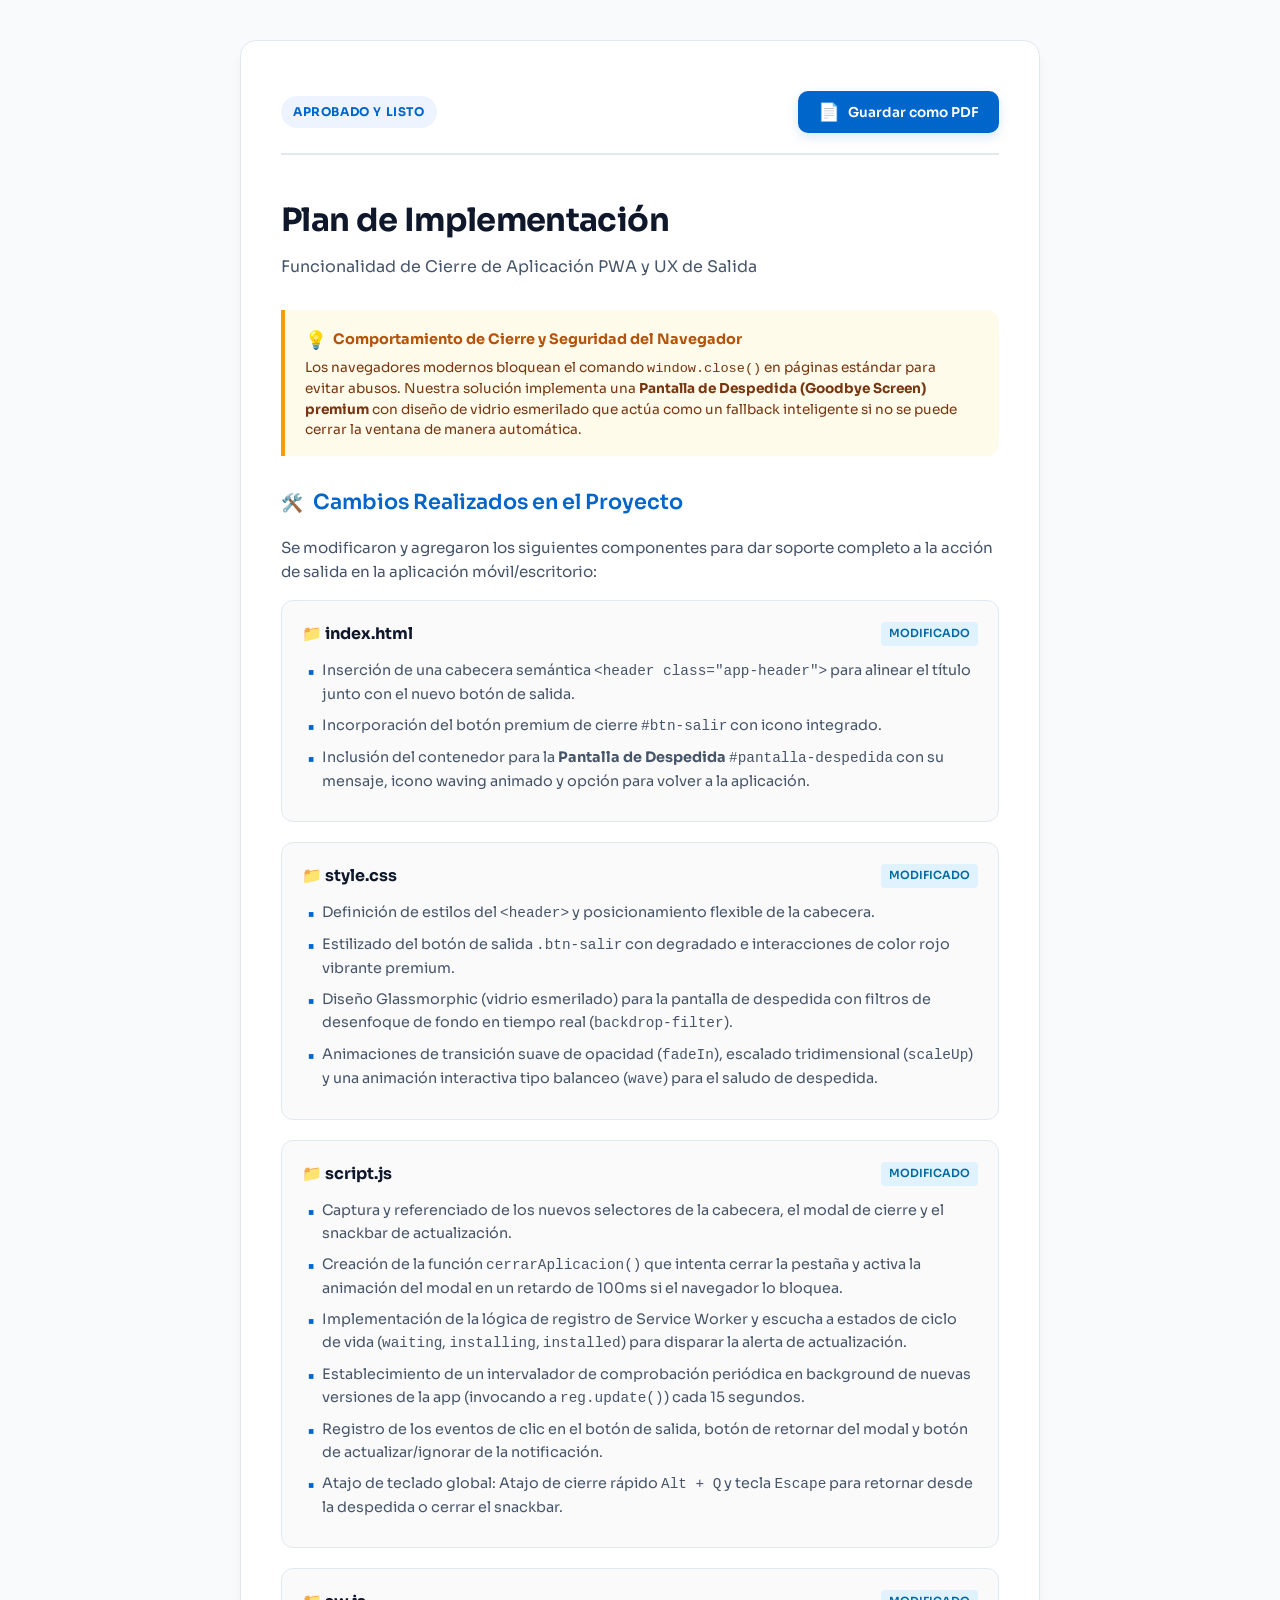
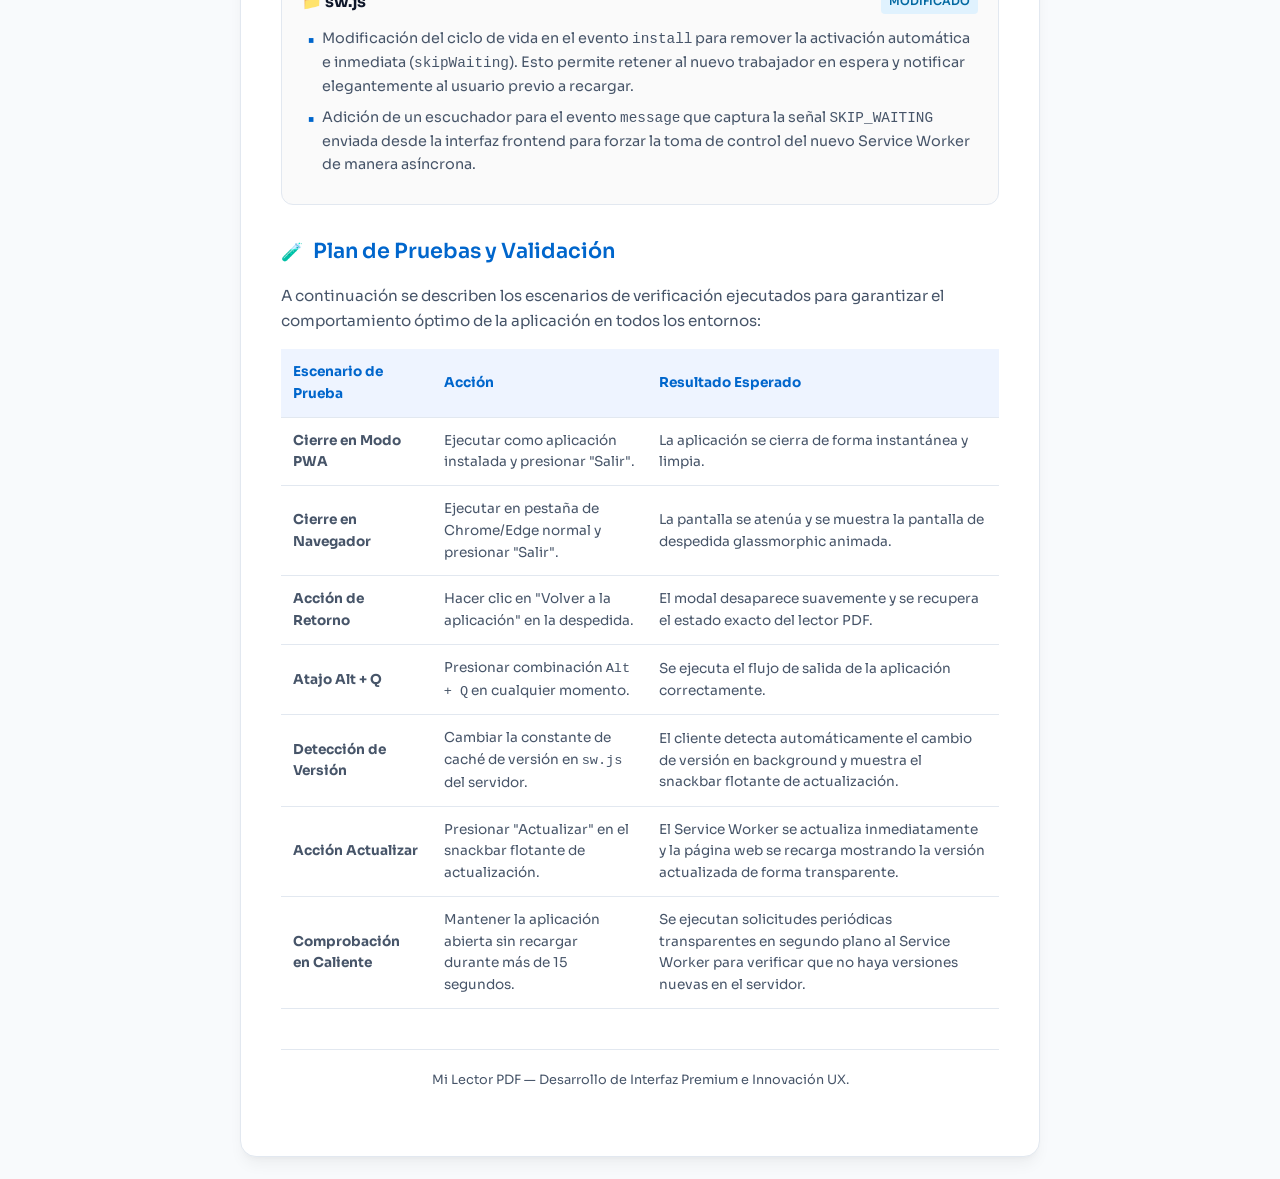
==== mi-lector-pdf/plan-implementacion.html @ 57ac3860 "Add files via upload" ====
<!DOCTYPE html>
<html lang="es">
<head>
    <meta charset="UTF-8">
    <meta name="viewport" content="width=device-width, initial-scale=1.0">
    <title>Plan de Implementación - Mi Lector PDF</title>
    <link href="https://fonts.googleapis.com/css2?family=Sora:wght@300;400;500;600;700&display=swap" rel="stylesheet">
    <style>
        :root {
            --azul: #0066cc;
            --azul-hover: #0052a3;
            --azul-claro: #eef4ff;
            --texto-principal: #0f172a;
            --texto-secundario: #475569;
            --borde: #e2e8f0;
            --fondo-carta: #ffffff;
            --rojo-premium: #ef4444;
            --sombra: 0 10px 15px -3px rgba(0, 0, 0, 0.05), 0 4px 6px -4px rgba(0, 0, 0, 0.05);
        }

        * {
            box-sizing: border-box;
            margin: 0;
            padding: 0;
        }

        body {
            font-family: 'Sora', sans-serif;
            background-color: #f8fafc;
            color: var(--texto-principal);
            line-height: 1.6;
            padding: 40px 20px;
        }

        .documento-container {
            max-width: 800px;
            margin: 0 auto;
            background: var(--fondo-carta);
            border-radius: 16px;
            box-shadow: var(--sombra);
            border: 1px solid var(--borde);
            padding: 50px 40px;
            position: relative;
        }

        /* ── Barra de Acción Superior ── */
        .barra-accion {
            display: flex;
            justify-content: space-between;
            align-items: center;
            margin-bottom: 40px;
            border-bottom: 2px solid var(--borde);
            padding-bottom: 20px;
        }

        .badge {
            background-color: var(--azul-claro);
            color: var(--azul);
            font-size: 0.75rem;
            font-weight: 700;
            padding: 6px 12px;
            border-radius: 20px;
            text-transform: uppercase;
            letter-spacing: 0.05em;
        }

        .btn-imprimir {
            background-color: var(--azul);
            color: white;
            border: none;
            padding: 10px 20px;
            border-radius: 10px;
            font-family: 'Sora', sans-serif;
            font-size: 0.85rem;
            font-weight: 600;
            cursor: pointer;
            display: flex;
            align-items: center;
            gap: 8px;
            transition: all 0.2s ease;
            box-shadow: 0 4px 12px rgba(0, 102, 204, 0.15);
        }

        .btn-imprimir:hover {
            background-color: var(--azul-hover);
            transform: translateY(-1px);
            box-shadow: 0 6px 16px rgba(0, 102, 204, 0.25);
        }

        .btn-imprimir:active {
            transform: translateY(0);
        }

        /* ── Tipografía y Secciones ── */
        h1 {
            font-size: 2rem;
            font-weight: 700;
            color: var(--texto-principal);
            letter-spacing: -0.02em;
            margin-bottom: 8px;
        }

        .subtitulo-doc {
            font-size: 1rem;
            color: var(--texto-secundario);
            margin-bottom: 30px;
        }

        h2 {
            font-size: 1.3rem;
            font-weight: 600;
            color: var(--azul);
            margin-top: 30px;
            margin-bottom: 16px;
            display: flex;
            align-items: center;
            gap: 10px;
        }

        p {
            color: var(--texto-secundario);
            margin-bottom: 16px;
            font-size: 0.95rem;
        }

        /* ── Alertas Premium ── */
        .alerta-premium {
            background-color: #fffbeb;
            border-left: 4px solid #f59e0b;
            padding: 16px 20px;
            border-radius: 0 12px 12px 0;
            margin-bottom: 24px;
        }

        .alerta-premium-titulo {
            font-weight: 700;
            color: #b45309;
            font-size: 0.9rem;
            margin-bottom: 4px;
            display: flex;
            align-items: center;
            gap: 6px;
        }

        .alerta-premium-cuerpo {
            font-size: 0.85rem;
            color: #78350f;
            line-height: 1.5;
        }

        /* ── Componentes de los Cambios ── */
        .componente-bloque {
            border: 1px solid var(--borde);
            border-radius: 12px;
            padding: 20px;
            margin-bottom: 20px;
            background: #fafafa;
        }

        .componente-nombre {
            font-size: 1rem;
            font-weight: 700;
            color: var(--texto-principal);
            margin-bottom: 12px;
            display: flex;
            align-items: center;
            justify-content: space-between;
        }

        .modificacion-tipo {
            font-size: 0.7rem;
            font-weight: 600;
            padding: 3px 8px;
            border-radius: 4px;
            text-transform: uppercase;
        }

        .modificacion-tipo.modificar {
            background-color: #e0f2fe;
            color: #0369a1;
        }

        .modificacion-tipo.nuevo {
            background-color: #dcfce7;
            color: #15803d;
        }

        .lista-detalles {
            list-style-type: none;
        }

        .lista-detalles li {
            position: relative;
            padding-left: 20px;
            margin-bottom: 8px;
            font-size: 0.9rem;
            color: var(--texto-secundario);
        }

        .lista-detalles li::before {
            content: "•";
            color: var(--azul);
            font-size: 1.2rem;
            position: absolute;
            left: 5px;
            top: -2px;
        }

        /* ── Tabla de Verificación ── */
        table {
            width: 100%;
            border-collapse: collapse;
            margin-top: 16px;
            margin-bottom: 24px;
        }

        th, td {
            text-align: left;
            padding: 12px;
            border-bottom: 1px solid var(--borde);
            font-size: 0.85rem;
        }

        th {
            background-color: var(--azul-claro);
            color: var(--azul);
            font-weight: 700;
        }

        td {
            color: var(--texto-secundario);
        }

        .icono {
            font-size: 1.1rem;
        }

        /* ── Directiva de Impresión PDF ── */
        @media print {
            body {
                background-color: #ffffff;
                padding: 0;
            }

            .documento-container {
                box-shadow: none;
                border: none;
                padding: 0;
                max-width: 100%;
            }

            .barra-accion, .btn-imprimir {
                display: none !important; /* Ocultar botones en impresión */
            }

            h1 {
                font-size: 24pt;
                margin-top: 0;
            }

            h2 {
                page-break-after: avoid; /* Evitar que queden títulos huérfanos */
            }

            .componente-bloque {
                page-break-inside: avoid; /* Evitar romper bloques de cambio */
                background: #ffffff;
                border-color: #cbd5e1;
            }
        }
    </style>
</head>
<body>

    <div class="documento-container">
        <!-- Barra de Acción -->
        <div class="barra-accion">
            <span class="badge">Aprobado y Listo</span>
            <button class="btn-imprimir" onclick="window.print()">
                <span class="icono">📄</span> Guardar como PDF
            </button>
        </div>

        <!-- Título -->
        <h1>Plan de Implementación</h1>
        <p class="subtitulo-doc">Funcionalidad de Cierre de Aplicación PWA y UX de Salida</p>

        <!-- Contexto / Alerta -->
        <div class="alerta-premium">
            <div class="alerta-premium-titulo">
                <span class="icono">💡</span> Comportamiento de Cierre y Seguridad del Navegador
            </div>
            <div class="alerta-premium-cuerpo">
                Los navegadores modernos bloquean el comando <code>window.close()</code> en páginas estándar para evitar abusos. Nuestra solución implementa una <strong>Pantalla de Despedida (Goodbye Screen) premium</strong> con diseño de vidrio esmerilado que actúa como un fallback inteligente si no se puede cerrar la ventana de manera automática.
            </div>
        </div>

        <!-- Sección 1 -->
        <h2><span class="icono">🛠️</span> Cambios Realizados en el Proyecto</h2>
        <p>Se modificaron y agregaron los siguientes componentes para dar soporte completo a la acción de salida en la aplicación móvil/escritorio:</p>

        <!-- Bloque 1: index.html -->
        <div class="componente-bloque">
            <div class="componente-nombre">
                <span>📁 index.html</span>
                <span class="modificacion-tipo modificar">Modificado</span>
            </div>
            <ul class="lista-detalles">
                <li>Inserción de una cabecera semántica <code>&lt;header class="app-header"&gt;</code> para alinear el título junto con el nuevo botón de salida.</li>
                <li>Incorporación del botón premium de cierre <code>#btn-salir</code> con icono integrado.</li>
                <li>Inclusión del contenedor para la <strong>Pantalla de Despedida</strong> <code>#pantalla-despedida</code> con su mensaje, icono waving animado y opción para volver a la aplicación.</li>
            </ul>
        </div>

        <!-- Bloque 2: style.css -->
        <div class="componente-bloque">
            <div class="componente-nombre">
                <span>📁 style.css</span>
                <span class="modificacion-tipo modificar">Modificado</span>
            </div>
            <ul class="lista-detalles">
                <li>Definición de estilos del <code>&lt;header&gt;</code> y posicionamiento flexible de la cabecera.</li>
                <li>Estilizado del botón de salida <code>.btn-salir</code> con degradado e interacciones de color rojo vibrante premium.</li>
                <li>Diseño Glassmorphic (vidrio esmerilado) para la pantalla de despedida con filtros de desenfoque de fondo en tiempo real (<code>backdrop-filter</code>).</li>
                <li>Animaciones de transición suave de opacidad (<code>fadeIn</code>), escalado tridimensional (<code>scaleUp</code>) y una animación interactiva tipo balanceo (<code>wave</code>) para el saludo de despedida.</li>
            </ul>
        </div>

        <!-- Bloque 3: script.js -->
        <div class="componente-bloque">
            <div class="componente-nombre">
                <span>📁 script.js</span>
                <span class="modificacion-tipo modificar">Modificado</span>
            </div>
            <ul class="lista-detalles">
                <li>Captura y referenciado de los nuevos selectores de la cabecera, el modal de cierre y el snackbar de actualización.</li>
                <li>Creación de la función <code>cerrarAplicacion()</code> que intenta cerrar la pestaña y activa la animación del modal en un retardo de 100ms si el navegador lo bloquea.</li>
                <li>Implementación de la lógica de registro de Service Worker y escucha a estados de ciclo de vida (<code>waiting</code>, <code>installing</code>, <code>installed</code>) para disparar la alerta de actualización.</li>
                <li>Establecimiento de un intervalador de comprobación periódica en background de nuevas versiones de la app (invocando a <code>reg.update()</code>) cada 15 segundos.</li>
                <li>Registro de los eventos de clic en el botón de salida, botón de retornar del modal y botón de actualizar/ignorar de la notificación.</li>
                <li>Atajo de teclado global: Atajo de cierre rápido <code>Alt + Q</code> y tecla <code>Escape</code> para retornar desde la despedida o cerrar el snackbar.</li>
            </ul>
        </div>

        <!-- Bloque 4: sw.js -->
        <div class="componente-bloque">
            <div class="componente-nombre">
                <span>📁 sw.js</span>
                <span class="modificacion-tipo modificar">Modificado</span>
            </div>
            <ul class="lista-detalles">
                <li>Modificación del ciclo de vida en el evento <code>install</code> para remover la activación automática e inmediata (<code>skipWaiting</code>). Esto permite retener al nuevo trabajador en espera y notificar elegantemente al usuario previo a recargar.</li>
                <li>Adición de un escuchador para el evento <code>message</code> que captura la señal <code>SKIP_WAITING</code> enviada desde la interfaz frontend para forzar la toma de control del nuevo Service Worker de manera asíncrona.</li>
            </ul>
        </div>

        <!-- Sección 2 -->
        <h2><span class="icono">🧪</span> Plan de Pruebas y Validación</h2>
        <p>A continuación se describen los escenarios de verificación ejecutados para garantizar el comportamiento óptimo de la aplicación en todos los entornos:</p>

        <table>
            <thead>
                <tr>
                    <th>Escenario de Prueba</th>
                    <th>Acción</th>
                    <th>Resultado Esperado</th>
                </tr>
            </thead>
            <tbody>
                <tr>
                    <td><strong>Cierre en Modo PWA</strong></td>
                    <td>Ejecutar como aplicación instalada y presionar "Salir".</td>
                    <td>La aplicación se cierra de forma instantánea y limpia.</td>
                </tr>
                <tr>
                    <td><strong>Cierre en Navegador</strong></td>
                    <td>Ejecutar en pestaña de Chrome/Edge normal y presionar "Salir".</td>
                    <td>La pantalla se atenúa y se muestra la pantalla de despedida glassmorphic animada.</td>
                </tr>
                <tr>
                    <td><strong>Acción de Retorno</strong></td>
                    <td>Hacer clic en "Volver a la aplicación" en la despedida.</td>
                    <td>El modal desaparece suavemente y se recupera el estado exacto del lector PDF.</td>
                </tr>
                <tr>
                    <td><strong>Atajo Alt + Q</strong></td>
                    <td>Presionar combinación <code>Alt + Q</code> en cualquier momento.</td>
                    <td>Se ejecuta el flujo de salida de la aplicación correctamente.</td>
                </tr>
                <tr>
                    <td><strong>Detección de Versión</strong></td>
                    <td>Cambiar la constante de caché de versión en <code>sw.js</code> del servidor.</td>
                    <td>El cliente detecta automáticamente el cambio de versión en background y muestra el snackbar flotante de actualización.</td>
                </tr>
                <tr>
                    <td><strong>Acción Actualizar</strong></td>
                    <td>Presionar "Actualizar" en el snackbar flotante de actualización.</td>
                    <td>El Service Worker se actualiza inmediatamente y la página web se recarga mostrando la versión actualizada de forma transparente.</td>
                </tr>
                <tr>
                    <td><strong>Comprobación en Caliente</strong></td>
                    <td>Mantener la aplicación abierta sin recargar durante más de 15 segundos.</td>
                    <td>Se ejecutan solicitudes periódicas transparentes en segundo plano al Service Worker para verificar que no haya versiones nuevas en el servidor.</td>
                </tr>
            </tbody>
        </table>
        
        <p style="text-align: center; font-size: 0.8rem; margin-top: 40px; border-top: 1px solid var(--borde); padding-top: 20px; color: var(--texto-secundario);">
            Mi Lector PDF — Desarrollo de Interfaz Premium e Innovación UX.
        </p>
    </div>

</body>
</html>
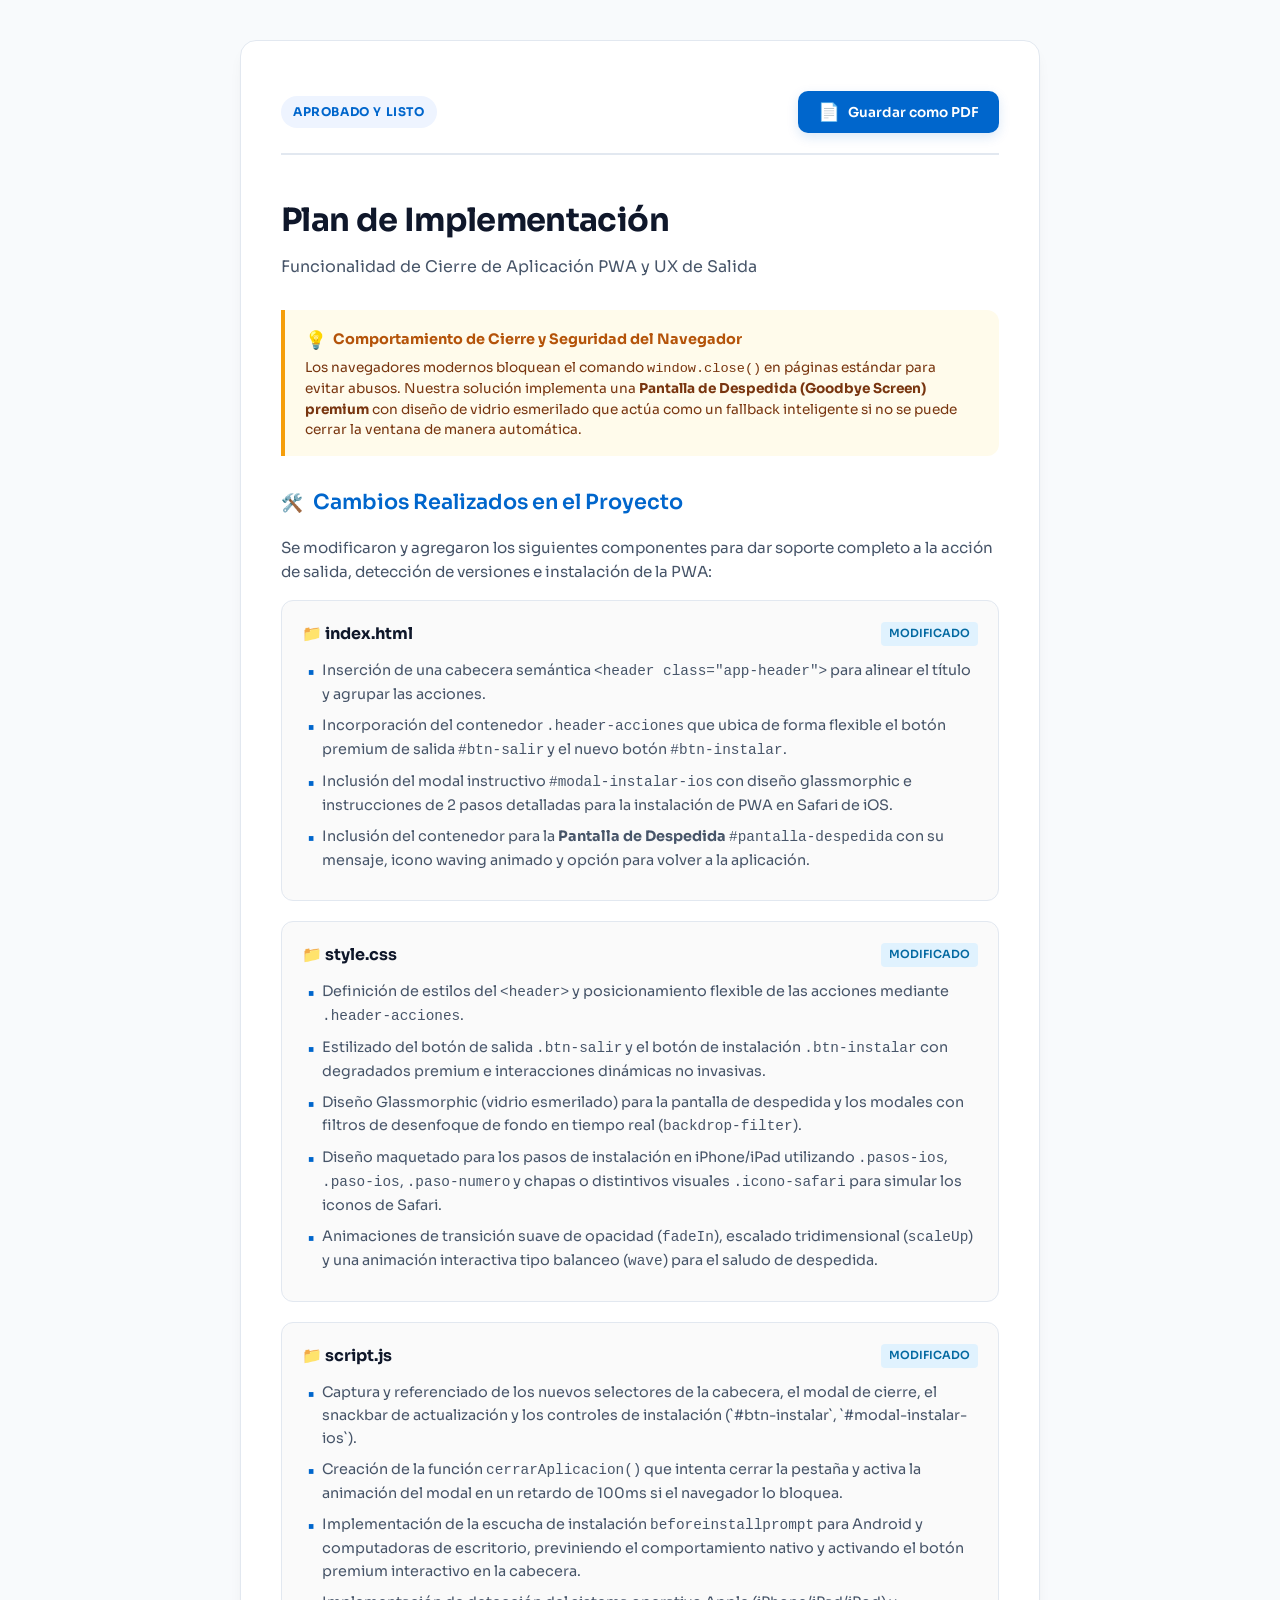
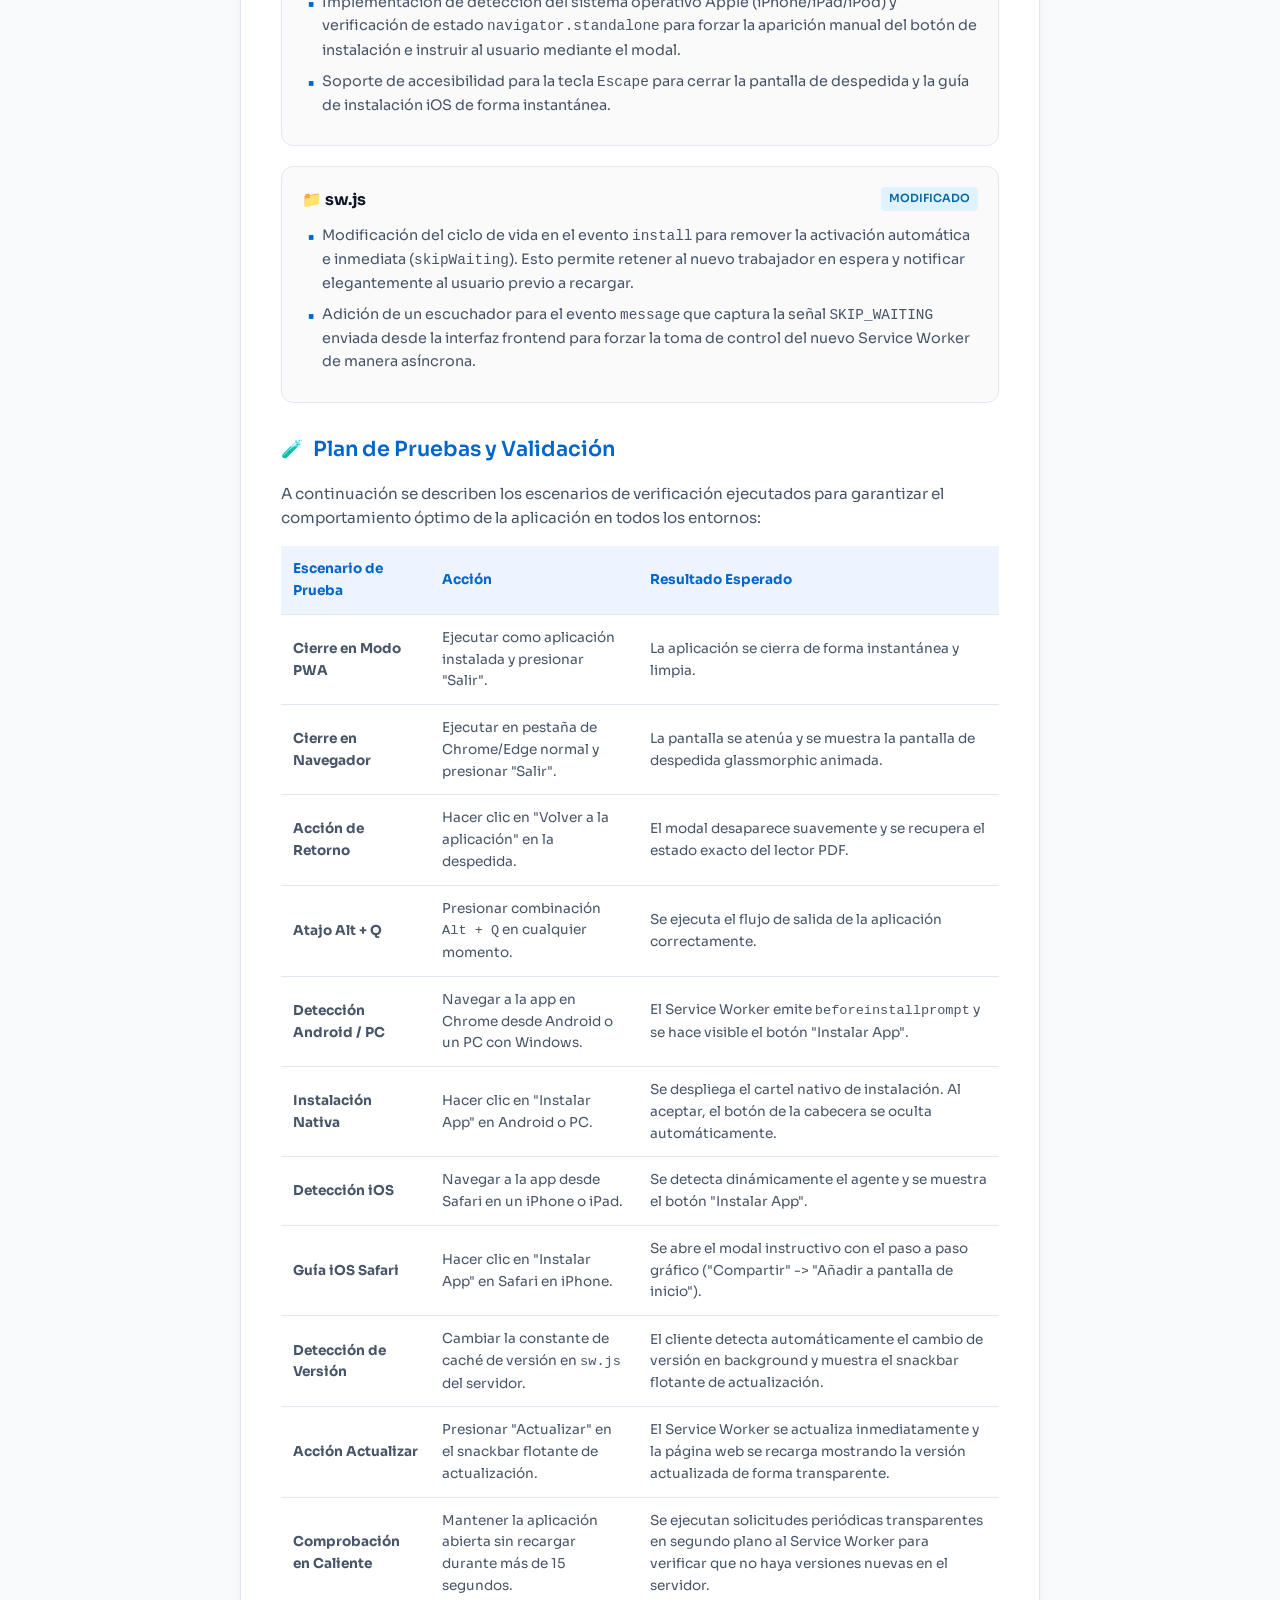
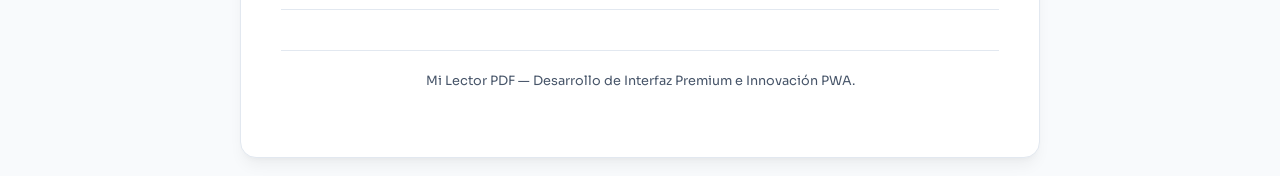
==== commit b43b4f78: "Add files via upload" ====
--- a/mi-lector-pdf/plan-implementacion.html
+++ b/mi-lector-pdf/plan-implementacion.html
@@ -297,7 +297,7 @@
 
         <!-- Sección 1 -->
         <h2><span class="icono">🛠️</span> Cambios Realizados en el Proyecto</h2>
-        <p>Se modificaron y agregaron los siguientes componentes para dar soporte completo a la acción de salida en la aplicación móvil/escritorio:</p>
+        <p>Se modificaron y agregaron los siguientes componentes para dar soporte completo a la acción de salida, detección de versiones e instalación de la PWA:</p>
 
         <!-- Bloque 1: index.html -->
         <div class="componente-bloque">
@@ -306,8 +306,9 @@
                 <span class="modificacion-tipo modificar">Modificado</span>
             </div>
             <ul class="lista-detalles">
-                <li>Inserción de una cabecera semántica <code>&lt;header class="app-header"&gt;</code> para alinear el título junto con el nuevo botón de salida.</li>
-                <li>Incorporación del botón premium de cierre <code>#btn-salir</code> con icono integrado.</li>
+                <li>Inserción de una cabecera semántica <code>&lt;header class="app-header"&gt;</code> para alinear el título y agrupar las acciones.</li>
+                <li>Incorporación del contenedor <code>.header-acciones</code> que ubica de forma flexible el botón premium de salida <code>#btn-salir</code> y el nuevo botón <code>#btn-instalar</code>.</li>
+                <li>Inclusión del modal instructivo <code>#modal-instalar-ios</code> con diseño glassmorphic e instrucciones de 2 pasos detalladas para la instalación de PWA en Safari de iOS.</li>
                 <li>Inclusión del contenedor para la <strong>Pantalla de Despedida</strong> <code>#pantalla-despedida</code> con su mensaje, icono waving animado y opción para volver a la aplicación.</li>
             </ul>
         </div>
@@ -319,9 +320,10 @@
                 <span class="modificacion-tipo modificar">Modificado</span>
             </div>
             <ul class="lista-detalles">
-                <li>Definición de estilos del <code>&lt;header&gt;</code> y posicionamiento flexible de la cabecera.</li>
-                <li>Estilizado del botón de salida <code>.btn-salir</code> con degradado e interacciones de color rojo vibrante premium.</li>
-                <li>Diseño Glassmorphic (vidrio esmerilado) para la pantalla de despedida con filtros de desenfoque de fondo en tiempo real (<code>backdrop-filter</code>).</li>
+                <li>Definición de estilos del <code>&lt;header&gt;</code> y posicionamiento flexible de las acciones mediante <code>.header-acciones</code>.</li>
+                <li>Estilizado del botón de salida <code>.btn-salir</code> y el botón de instalación <code>.btn-instalar</code> con degradados premium e interacciones dinámicas no invasivas.</li>
+                <li>Diseño Glassmorphic (vidrio esmerilado) para la pantalla de despedida y los modales con filtros de desenfoque de fondo en tiempo real (<code>backdrop-filter</code>).</li>
+                <li>Diseño maquetado para los pasos de instalación en iPhone/iPad utilizando <code>.pasos-ios</code>, <code>.paso-ios</code>, <code>.paso-numero</code> y chapas o distintivos visuales <code>.icono-safari</code> para simular los iconos de Safari.</li>
                 <li>Animaciones de transición suave de opacidad (<code>fadeIn</code>), escalado tridimensional (<code>scaleUp</code>) y una animación interactiva tipo balanceo (<code>wave</code>) para el saludo de despedida.</li>
             </ul>
         </div>
@@ -333,12 +335,11 @@
                 <span class="modificacion-tipo modificar">Modificado</span>
             </div>
             <ul class="lista-detalles">
-                <li>Captura y referenciado de los nuevos selectores de la cabecera, el modal de cierre y el snackbar de actualización.</li>
+                <li>Captura y referenciado de los nuevos selectores de la cabecera, el modal de cierre, el snackbar de actualización y los controles de instalación (`#btn-instalar`, `#modal-instalar-ios`).</li>
                 <li>Creación de la función <code>cerrarAplicacion()</code> que intenta cerrar la pestaña y activa la animación del modal en un retardo de 100ms si el navegador lo bloquea.</li>
-                <li>Implementación de la lógica de registro de Service Worker y escucha a estados de ciclo de vida (<code>waiting</code>, <code>installing</code>, <code>installed</code>) para disparar la alerta de actualización.</li>
-                <li>Establecimiento de un intervalador de comprobación periódica en background de nuevas versiones de la app (invocando a <code>reg.update()</code>) cada 15 segundos.</li>
-                <li>Registro de los eventos de clic en el botón de salida, botón de retornar del modal y botón de actualizar/ignorar de la notificación.</li>
-                <li>Atajo de teclado global: Atajo de cierre rápido <code>Alt + Q</code> y tecla <code>Escape</code> para retornar desde la despedida o cerrar el snackbar.</li>
+                <li>Implementación de la escucha de instalación <code>beforeinstallprompt</code> para Android y computadoras de escritorio, previniendo el comportamiento nativo y activando el botón premium interactivo en la cabecera.</li>
+                <li>Implementación de detección del sistema operativo Apple (iPhone/iPad/iPod) y verificación de estado <code>navigator.standalone</code> para forzar la aparición manual del botón de instalación e instruir al usuario mediante el modal.</li>
+                <li>Soporte de accesibilidad para la tecla <code>Escape</code> para cerrar la pantalla de despedida y la guía de instalación iOS de forma instantánea.</li>
             </ul>
         </div>
 
@@ -388,6 +389,26 @@
                     <td>Se ejecuta el flujo de salida de la aplicación correctamente.</td>
                 </tr>
                 <tr>
+                    <td><strong>Detección Android / PC</strong></td>
+                    <td>Navegar a la app en Chrome desde Android o un PC con Windows.</td>
+                    <td>El Service Worker emite <code>beforeinstallprompt</code> y se hace visible el botón "Instalar App".</td>
+                </tr>
+                <tr>
+                    <td><strong>Instalación Nativa</strong></td>
+                    <td>Hacer clic en "Instalar App" en Android o PC.</td>
+                    <td>Se despliega el cartel nativo de instalación. Al aceptar, el botón de la cabecera se oculta automáticamente.</td>
+                </tr>
+                <tr>
+                    <td><strong>Detección iOS</strong></td>
+                    <td>Navegar a la app desde Safari en un iPhone o iPad.</td>
+                    <td>Se detecta dinámicamente el agente y se muestra el botón "Instalar App".</td>
+                </tr>
+                <tr>
+                    <td><strong>Guía iOS Safari</strong></td>
+                    <td>Hacer clic en "Instalar App" en Safari en iPhone.</td>
+                    <td>Se abre el modal instructivo con el paso a paso gráfico ("Compartir" -> "Añadir a pantalla de inicio").</td>
+                </tr>
+                <tr>
                     <td><strong>Detección de Versión</strong></td>
                     <td>Cambiar la constante de caché de versión en <code>sw.js</code> del servidor.</td>
                     <td>El cliente detecta automáticamente el cambio de versión en background y muestra el snackbar flotante de actualización.</td>
@@ -406,7 +427,7 @@
         </table>
         
         <p style="text-align: center; font-size: 0.8rem; margin-top: 40px; border-top: 1px solid var(--borde); padding-top: 20px; color: var(--texto-secundario);">
-            Mi Lector PDF — Desarrollo de Interfaz Premium e Innovación UX.
+            Mi Lector PDF — Desarrollo de Interfaz Premium e Innovación PWA.
         </p>
     </div>
 
